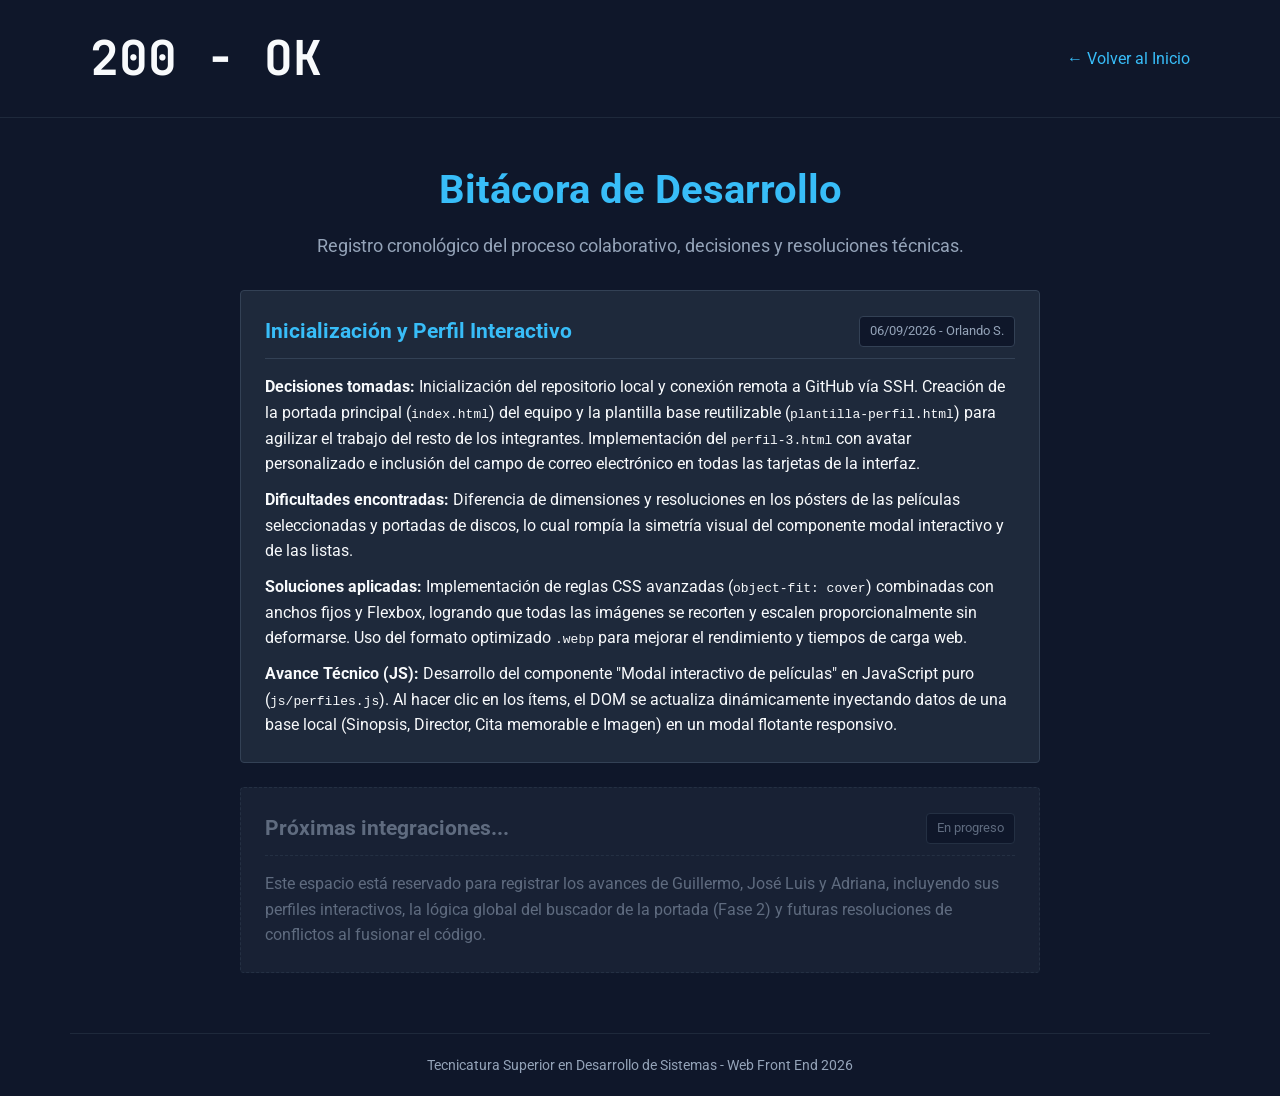
==== bitacora.html @ 520bcdc6 "Ultimo commit del día 6/09/2026" ====
<!DOCTYPE html>
<html lang="es">
<head>
  <meta charset="UTF-8">
  <meta name="viewport" content="width=device-width, initial-scale=1.0">
  <title>Bitácora - TP1</title>
  <link rel="stylesheet" href="css/styles.css">
</head>
<body>
  <header class="site-header">
    <div class="container header-content">
      <div class="site-title tech-font">200 - OK</div>
      <nav>
        <a href="index.html">← Volver al Inicio</a>
      </nav>
    </div>
  </header>

  <main class="container">
    <section class="hero" style="margin-bottom: 30px;">
      <h1>Bitácora de Desarrollo</h1>
      <p>Registro cronológico del proceso colaborativo, decisiones y resoluciones técnicas.</p>
    </section>

    <!-- Historial de Bitácora -->
    <div style="display: flex; flex-direction: column; gap: 24px;">
      
      <!-- Entrada: Orlando Sposto -->
      <article class="card" style="text-align: left; align-items: flex-start; max-width: 800px; margin: 0 auto; width: 100%;">
        <div style="border-bottom: 1px solid var(--slate-700); padding-bottom: 10px; margin-bottom: 15px; width: 100%; display: flex; justify-content: space-between; align-items: center;">
          <h2 style="color: var(--sky-blue); font-size: 1.3rem;">Inicialización y Perfil Interactivo</h2>
          <span class="badge">06/09/2026 - Orlando S.</span>
        </div>
        
        <div style="width: 100%; color: var(--text-main);">
          <p style="margin-bottom: 10px;"><strong>Decisiones tomadas:</strong> 
          Inicialización del repositorio local y conexión remota a GitHub vía SSH. Creación de la portada principal (<code>index.html</code>) del equipo y la plantilla base reutilizable (<code>plantilla-perfil.html</code>) para agilizar el trabajo del resto de los integrantes. Implementación del <code>perfil-3.html</code> con avatar personalizado e inclusión del campo de correo electrónico en todas las tarjetas de la interfaz.</p>
          
          <p style="margin-bottom: 10px;"><strong>Dificultades encontradas:</strong> 
          Diferencia de dimensiones y resoluciones en los pósters de las películas seleccionadas y portadas de discos, lo cual rompía la simetría visual del componente modal interactivo y de las listas.</p>
          
          <p style="margin-bottom: 10px;"><strong>Soluciones aplicadas:</strong> 
          Implementación de reglas CSS avanzadas (<code>object-fit: cover</code>) combinadas con anchos fijos y Flexbox, logrando que todas las imágenes se recorten y escalen proporcionalmente sin deformarse. Uso del formato optimizado <code>.webp</code> para mejorar el rendimiento y tiempos de carga web.</p>

          <p><strong>Avance Técnico (JS):</strong> 
          Desarrollo del componente "Modal interactivo de películas" en JavaScript puro (<code>js/perfiles.js</code>). Al hacer clic en los ítems, el DOM se actualiza dinámicamente inyectando datos de una base local (Sinopsis, Director, Cita memorable e Imagen) en un modal flotante responsivo.</p>
        </div>
      </article>

      <!-- Entrada: Pendiente Otros Integrantes -->
      <article class="card" style="text-align: left; align-items: flex-start; max-width: 800px; margin: 0 auto; width: 100%; border-style: dashed; opacity: 0.6;">
        <div style="border-bottom: 1px dashed var(--slate-700); padding-bottom: 10px; margin-bottom: 15px; width: 100%; display: flex; justify-content: space-between; align-items: center;">
          <h2 style="color: var(--text-muted); font-size: 1.3rem;">Próximas integraciones...</h2>
          <span class="badge" style="color: var(--text-muted); border-color: var(--slate-700);">En progreso</span>
        </div>
        
        <div style="width: 100%; color: var(--text-muted);">
          <p>Este espacio está reservado para registrar los avances de Guillermo, José Luis y Adriana, incluyendo sus perfiles interactivos, la lógica global del buscador de la portada (Fase 2) y futuras resoluciones de conflictos al fusionar el código.</p>
        </div>
      </article>

    </div>
  </main>

  <footer class="site-footer container">
    <p>Tecnicatura Superior en Desarrollo de Sistemas - Web Front End 2026</p>
  </footer>
</body>
</html>
---- css/styles.css ----
@import url('https://fonts.googleapis.com/css2?family=JetBrains+Mono:wght@400;700&family=Roboto:wght@300;400;500;700&display=swap');

:root {
  /* Paleta Slate */
  --slate-900: #0F172A;
  --slate-800: #1E293B;
  --slate-700: #334155;
  /* Colores de acento */
  --sky-blue: #38BDF8;
  --emerald: #34D399;
  /* Textos */
  --text-main: #F8FAFC;
  --text-muted: #94A3B8;

  /* Bordes: Diseño tecnológico */
  --radius-sm: 4px; /* Radio muy pequeño */
}

/* Reset Global */
*, *::before, *::after {
  box-sizing: border-box;
  margin: 0;
  padding: 0;
}

body {
  font-family: 'Roboto', sans-serif;
  background-color: var(--slate-900);
  color: var(--text-main);
  line-height: 1.6;
}

/* Tipografía especial para detalles técnicos */
.tech-font {
  font-family: 'JetBrains Mono', monospace;
}

/* Enlaces y Botones */
a {
  color: var(--sky-blue);
  text-decoration: none;
  transition: color 0.3s;
}

a:hover {
  color: var(--emerald);
}

.btn {
  display: inline-block;
  padding: 8px 16px;
  background-color: transparent;
  border: 1px solid var(--sky-blue);
  color: var(--sky-blue);
  border-radius: var(--radius-sm);
  text-transform: uppercase;
  font-size: 0.9rem;
  font-weight: 500;
  letter-spacing: 0.5px;
  transition: all 0.3s ease;
  cursor: pointer;
}

.btn:hover {
  background-color: var(--sky-blue);
  color: var(--slate-900);
}

/* Contenedor principal con Media Queries (Mobile First) */
.container {
  width: 100%;
  padding: 0 20px;
  margin: 0 auto;
}

@media (min-width: 400px) { .container { max-width: 100%; } }
@media (min-width: 900px) { .container { max-width: 860px; } }
@media (min-width: 1200px) { .container { max-width: 1140px; } }

/* Header */
.site-header {
  padding: 20px 0;
  border-bottom: 1px solid var(--slate-800);
  margin-bottom: 40px;
}

.header-content {
  display: flex;
  justify-content: space-between;
  align-items: center;
}

.site-title {
  font-size: 3rem;
  font-weight: 700;
  color: var(--text-main);
}

/* Hero Section */
.hero {
  text-align: center;
  margin-bottom: 40px;
}

.hero h1 {
  font-size: 2.5rem;
  margin-bottom: 10px;
  color: var(--sky-blue);
}

.hero p {
  color: var(--text-muted);
  font-size: 1.1rem;
}

/* Buscador */
.filter-container {
  text-align: center;
  margin-bottom: 40px;
}

.search-input {
  width: 100%;
  max-width: 400px;
  padding: 10px 15px;
  background-color: var(--slate-800);
  border: 1px solid var(--slate-700);
  border-radius: var(--radius-sm);
  color: var(--text-main);
  font-family: 'Roboto', sans-serif;
  outline: none;
  transition: border-color 0.3s;
}

.search-input:focus {
  border-color: var(--sky-blue);
}

/* Grid de Tarjetas */
.team-grid {
  display: grid;
  gap: 24px;
  grid-template-columns: 1fr;
}

@media (min-width: 900px) {
  .team-grid { grid-template-columns: repeat(2, 1fr); }
}

/* Plantilla de Tarjeta (Card) */
.card {
  background-color: var(--slate-800);
  border: 1px solid var(--slate-700);
  border-radius: var(--radius-sm);
  padding: 24px;
  display: flex;
  flex-direction: column;
  align-items: center;
  text-align: center;
  transition: border-color 0.3s ease, transform 0.3s ease;
}

.card:hover {
  border-color: var(--emerald);
  transform: translateY(-4px);
}

.card-avatar {
  width: 100px;
  height: 100px;
  background-color: var(--slate-700);
  border-radius: var(--radius-sm); 
  margin-bottom: 15px;
  object-fit: cover;
  border: 1px solid var(--slate-700);
}

.card-title {
  font-size: 1.25rem;
  margin-bottom: 5px;
}

.card-role {
  color: var(--sky-blue);
  font-size: 0.9rem;
  margin-bottom: 15px;
  font-weight: 500;
}

.badges-container {
  display: flex;
  flex-wrap: wrap;
  gap: 8px;
  justify-content: center;
  margin-bottom: 20px;
}

.badge {
  background-color: var(--slate-900);
  border: 1px solid var(--slate-700);
  padding: 4px 10px;
  font-size: 0.8rem;
  border-radius: var(--radius-sm);
  color: var(--text-muted);
}

.card-actions {
  margin-top: auto;
}

/* Footer */
.site-footer {
  margin-top: 60px;
  padding: 20px 0;
  text-align: center;
  border-top: 1px solid var(--slate-800);
  color: var(--text-muted);
  font-size: 0.9rem;
}


/* Modal de Películas (Perfil 3) */
.modal-hidden {
  display: none;
}

.modal-active {
  display: flex;
  position: fixed;
  z-index: 1000;
  left: 0;
  top: 0;
  width: 100%;
  height: 100%;
  background-color: rgba(15, 23, 42, 0.8); /* Slate 900 con opacidad */
  justify-content: center;
  align-items: center;
}

.modal-content {
  background-color: var(--slate-800);
  border: 1px solid var(--sky-blue);
  border-radius: var(--radius-sm);
  padding: 30px;
  max-width: 500px;
  width: 90%;
  position: relative;
  box-shadow: 0 4px 15px rgba(0, 0, 0, 0.5);
}

.close-btn {
  position: absolute;
  top: 15px;
  right: 20px;
  color: var(--text-muted);
  font-size: 24px;
  font-weight: bold;
  cursor: pointer;
}

.close-btn:hover {
  color: var(--emerald);
}

/* Imagen del Modal y estructura interna */
.modal-body {
  display: flex;
  align-items: flex-start;
  margin-top: 10px;
}

.modal-poster {
  width: 140px;
  height: 200px;
  object-fit: cover; /* Evita que la imagen se deforme, la recorta al tamaño exacto */
  border-radius: var(--radius-sm);
  border: 1px solid var(--slate-700);
  margin-right: 20px;
  flex-shrink: 0;
}

@media (max-width: 500px) {
  .modal-body {
    flex-direction: column;
    align-items: center;
    text-align: center;
  }
  .modal-poster {
    margin-right: 0;
    margin-bottom: 15px;
  }
}

/* Miniaturas para las listas (música) */
.list-thumbnail {
  width: 40px;
  height: 40px;
  object-fit: cover;
  border-radius: 4px;
  vertical-align: middle;
  margin-right: 10px;
}
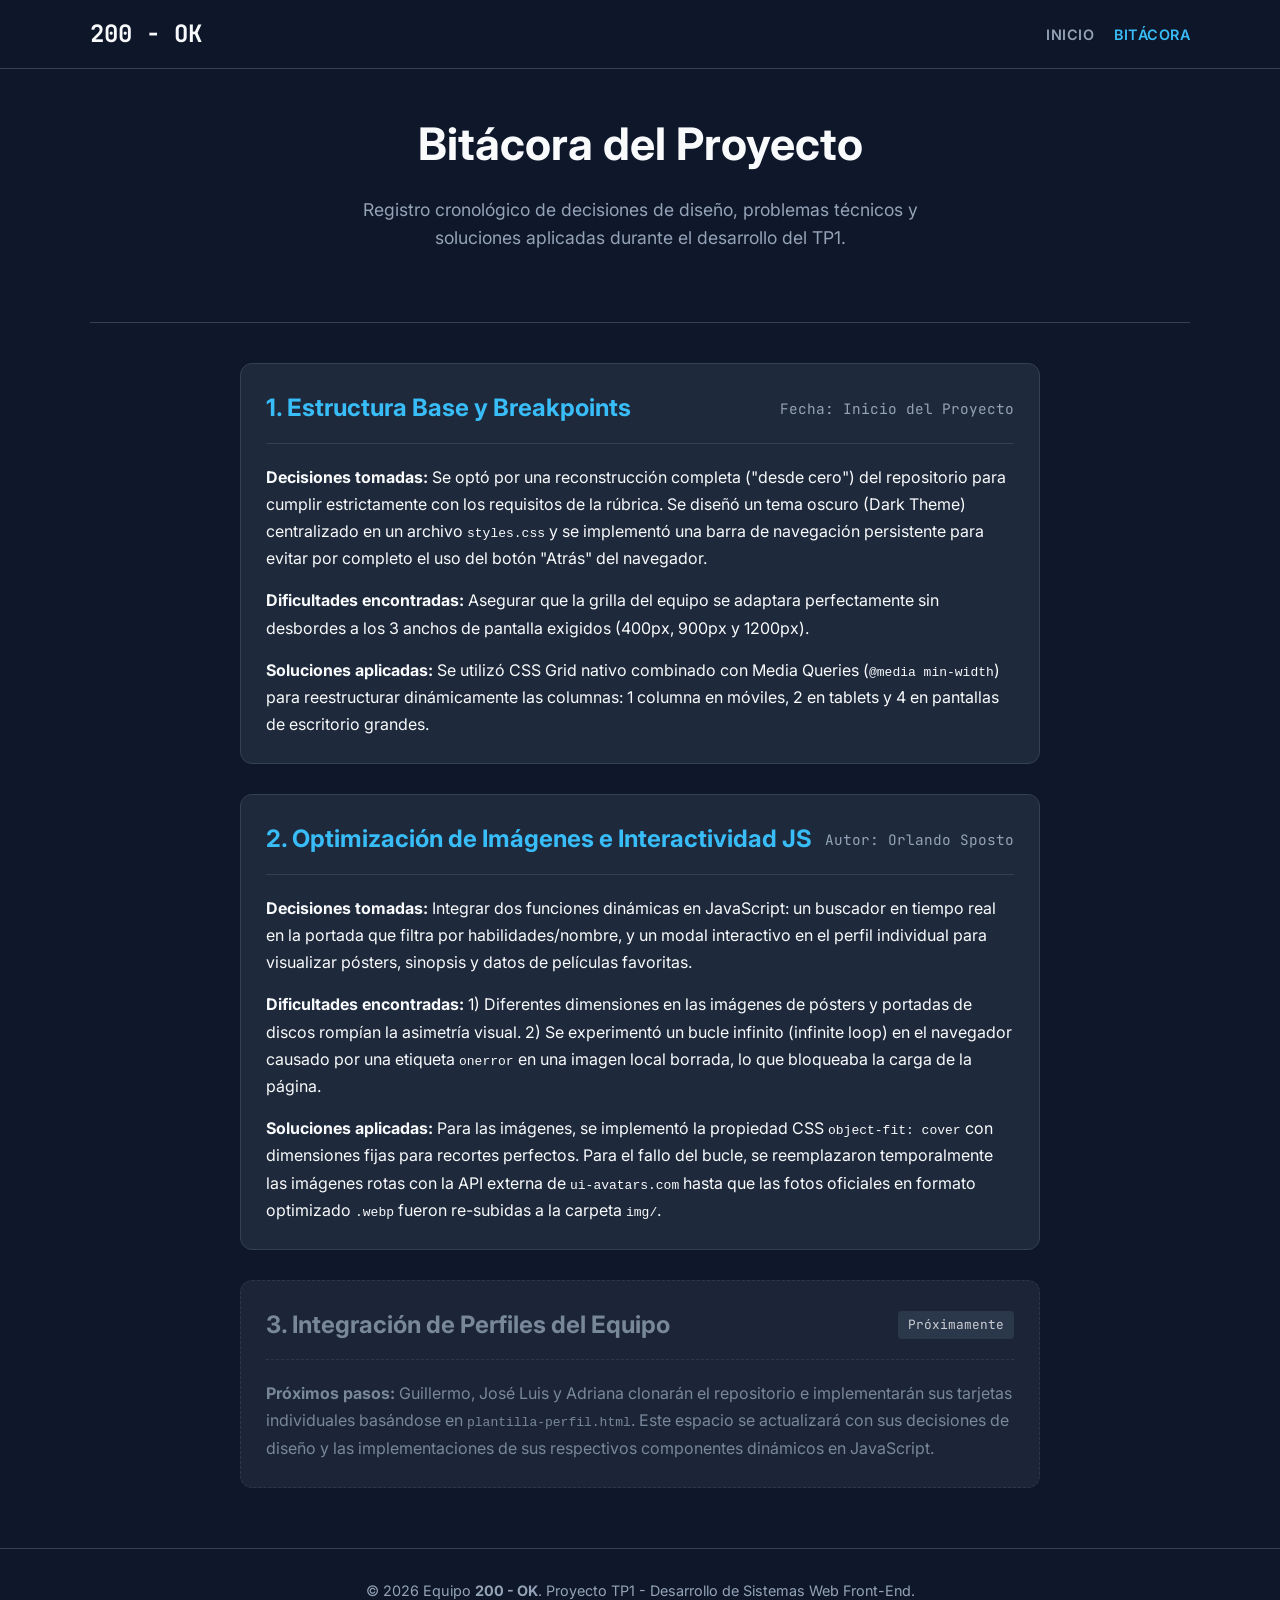
==== commit 405f5b80: "Creación de bitácora y modificacion de "completa"" ====
--- a/bitacora.html
+++ b/bitacora.html
@@ -3,68 +3,95 @@
 <head>
   <meta charset="UTF-8">
   <meta name="viewport" content="width=device-width, initial-scale=1.0">
-  <title>Bitácora - TP1</title>
+  <title>Bitácora de Desarrollo | 200 - OK</title>
   <link rel="stylesheet" href="css/styles.css">
+  <link rel="preconnect" href="https://fonts.googleapis.com">
+  <link rel="preconnect" href="https://fonts.gstatic.com" crossorigin>
+  <link href="https://fonts.googleapis.com/css2?family=Inter:wght@300;400;600&family=JetBrains+Mono:wght@400;700&display=swap" rel="stylesheet">
 </head>
 <body>
-  <header class="site-header">
-    <div class="container header-content">
-      <div class="site-title tech-font">200 - OK</div>
-      <nav>
-        <a href="index.html">← Volver al Inicio</a>
+
+  <!-- Navegación Principal -->
+  <header class="navbar">
+    <div class="container nav-content">
+      <div class="brand">
+        <span class="tech-font brand-name">200 - OK</span>
+      </div>
+      <nav class="nav-links">
+        <a href="index.html">Inicio</a>
+        <a href="bitacora.html" class="active">Bitácora</a>
       </nav>
     </div>
   </header>
 
-  <main class="container">
-    <section class="hero" style="margin-bottom: 30px;">
-      <h1>Bitácora de Desarrollo</h1>
-      <p>Registro cronológico del proceso colaborativo, decisiones y resoluciones técnicas.</p>
+  <main class="container" style="padding-bottom: 60px;">
+    
+    <section class="hero">
+      <h1>Bitácora del Proyecto</h1>
+      <p class="hero-subtitle">
+        Registro cronológico de decisiones de diseño, problemas técnicos y soluciones aplicadas durante el desarrollo del TP1.
+      </p>
     </section>
 
     <!-- Historial de Bitácora -->
-    <div style="display: flex; flex-direction: column; gap: 24px;">
-      
-      <!-- Entrada: Orlando Sposto -->
-      <article class="card" style="text-align: left; align-items: flex-start; max-width: 800px; margin: 0 auto; width: 100%;">
-        <div style="border-bottom: 1px solid var(--slate-700); padding-bottom: 10px; margin-bottom: 15px; width: 100%; display: flex; justify-content: space-between; align-items: center;">
-          <h2 style="color: var(--sky-blue); font-size: 1.3rem;">Inicialización y Perfil Interactivo</h2>
-          <span class="badge">06/09/2026 - Orlando S.</span>
+    <section style="display: flex; flex-direction: column; gap: 30px; max-width: 800px; margin: 0 auto;">
+
+      <!-- Entrada 1: Estructura y Navegación -->
+      <article class="profile-card">
+        <div style="border-bottom: 1px solid var(--border-color); padding-bottom: 15px; margin-bottom: 20px; display: flex; justify-content: space-between; align-items: center; flex-wrap: wrap; gap: 10px;">
+          <h2 class="highlight" style="font-size: 1.5rem; margin: 0;">1. Estructura Base y Breakpoints</h2>
+          <span class="tech-font" style="color: var(--text-muted); font-size: 0.9rem;">Fecha: Inicio del Proyecto</span>
         </div>
         
-        <div style="width: 100%; color: var(--text-main);">
-          <p style="margin-bottom: 10px;"><strong>Decisiones tomadas:</strong> 
-          Inicialización del repositorio local y conexión remota a GitHub vía SSH. Creación de la portada principal (<code>index.html</code>) del equipo y la plantilla base reutilizable (<code>plantilla-perfil.html</code>) para agilizar el trabajo del resto de los integrantes. Implementación del <code>perfil-3.html</code> con avatar personalizado e inclusión del campo de correo electrónico en todas las tarjetas de la interfaz.</p>
+        <div style="color: var(--text-main); line-height: 1.7;">
+          <p style="margin-bottom: 15px;"><strong>Decisiones tomadas:</strong> Se optó por una reconstrucción completa ("desde cero") del repositorio para cumplir estrictamente con los requisitos de la rúbrica. Se diseñó un tema oscuro (Dark Theme) centralizado en un archivo <code>styles.css</code> y se implementó una barra de navegación persistente para evitar por completo el uso del botón "Atrás" del navegador.</p>
           
-          <p style="margin-bottom: 10px;"><strong>Dificultades encontradas:</strong> 
-          Diferencia de dimensiones y resoluciones en los pósters de las películas seleccionadas y portadas de discos, lo cual rompía la simetría visual del componente modal interactivo y de las listas.</p>
+          <p style="margin-bottom: 15px;"><strong>Dificultades encontradas:</strong> Asegurar que la grilla del equipo se adaptara perfectamente sin desbordes a los 3 anchos de pantalla exigidos (400px, 900px y 1200px).</p>
           
-          <p style="margin-bottom: 10px;"><strong>Soluciones aplicadas:</strong> 
-          Implementación de reglas CSS avanzadas (<code>object-fit: cover</code>) combinadas con anchos fijos y Flexbox, logrando que todas las imágenes se recorten y escalen proporcionalmente sin deformarse. Uso del formato optimizado <code>.webp</code> para mejorar el rendimiento y tiempos de carga web.</p>
-
-          <p><strong>Avance Técnico (JS):</strong> 
-          Desarrollo del componente "Modal interactivo de películas" en JavaScript puro (<code>js/perfiles.js</code>). Al hacer clic en los ítems, el DOM se actualiza dinámicamente inyectando datos de una base local (Sinopsis, Director, Cita memorable e Imagen) en un modal flotante responsivo.</p>
+          <p><strong>Soluciones aplicadas:</strong> Se utilizó CSS Grid nativo combinado con Media Queries (<code>@media min-width</code>) para reestructurar dinámicamente las columnas: 1 columna en móviles, 2 en tablets y 4 en pantallas de escritorio grandes.</p>
         </div>
       </article>
 
-      <!-- Entrada: Pendiente Otros Integrantes -->
-      <article class="card" style="text-align: left; align-items: flex-start; max-width: 800px; margin: 0 auto; width: 100%; border-style: dashed; opacity: 0.6;">
-        <div style="border-bottom: 1px dashed var(--slate-700); padding-bottom: 10px; margin-bottom: 15px; width: 100%; display: flex; justify-content: space-between; align-items: center;">
-          <h2 style="color: var(--text-muted); font-size: 1.3rem;">Próximas integraciones...</h2>
-          <span class="badge" style="color: var(--text-muted); border-color: var(--slate-700);">En progreso</span>
+      <!-- Entrada 2: Problemas de Imágenes y JavaScript -->
+      <article class="profile-card">
+        <div style="border-bottom: 1px solid var(--border-color); padding-bottom: 15px; margin-bottom: 20px; display: flex; justify-content: space-between; align-items: center; flex-wrap: wrap; gap: 10px;">
+          <h2 class="highlight" style="font-size: 1.5rem; margin: 0;">2. Optimización de Imágenes e Interactividad JS</h2>
+          <span class="tech-font" style="color: var(--text-muted); font-size: 0.9rem;">Autor: Orlando Sposto</span>
         </div>
         
-        <div style="width: 100%; color: var(--text-muted);">
-          <p>Este espacio está reservado para registrar los avances de Guillermo, José Luis y Adriana, incluyendo sus perfiles interactivos, la lógica global del buscador de la portada (Fase 2) y futuras resoluciones de conflictos al fusionar el código.</p>
+        <div style="color: var(--text-main); line-height: 1.7;">
+          <p style="margin-bottom: 15px;"><strong>Decisiones tomadas:</strong> Integrar dos funciones dinámicas en JavaScript: un buscador en tiempo real en la portada que filtra por habilidades/nombre, y un modal interactivo en el perfil individual para visualizar pósters, sinopsis y datos de películas favoritas.</p>
+          
+          <p style="margin-bottom: 15px;"><strong>Dificultades encontradas:</strong> 
+          1) Diferentes dimensiones en las imágenes de pósters y portadas de discos rompían la asimetría visual.
+          2) Se experimentó un bucle infinito (infinite loop) en el navegador causado por una etiqueta <code>onerror</code> en una imagen local borrada, lo que bloqueaba la carga de la página.</p>
+          
+          <p><strong>Soluciones aplicadas:</strong> 
+          Para las imágenes, se implementó la propiedad CSS <code>object-fit: cover</code> con dimensiones fijas para recortes perfectos. Para el fallo del bucle, se reemplazaron temporalmente las imágenes rotas con la API externa de <code>ui-avatars.com</code> hasta que las fotos oficiales en formato optimizado <code>.webp</code> fueron re-subidas a la carpeta <code>img/</code>.</p>
         </div>
       </article>
 
-    </div>
+      <!-- Entrada 3: Trabajo en Equipo (Placeholder) -->
+      <article class="profile-card" style="border-style: dashed; opacity: 0.8;">
+        <div style="border-bottom: 1px dashed var(--border-color); padding-bottom: 15px; margin-bottom: 20px; display: flex; justify-content: space-between; align-items: center; flex-wrap: wrap; gap: 10px;">
+          <h2 style="color: var(--text-muted); font-size: 1.5rem; margin: 0;">3. Integración de Perfiles del Equipo</h2>
+          <span class="tech-font" style="background: var(--border-color); padding: 4px 10px; border-radius: 4px; font-size: 0.8rem;">Próximamente</span>
+        </div>
+        
+        <div style="color: var(--text-muted); line-height: 1.7;">
+          <p><strong>Próximos pasos:</strong> Guillermo, José Luis y Adriana clonarán el repositorio e implementarán sus tarjetas individuales basándose en <code>plantilla-perfil.html</code>. Este espacio se actualizará con sus decisiones de diseño y las implementaciones de sus respectivos componentes dinámicos en JavaScript.</p>
+        </div>
+      </article>
+
+    </section>
   </main>
 
-  <footer class="site-footer container">
-    <p>Tecnicatura Superior en Desarrollo de Sistemas - Web Front End 2026</p>
+  <footer class="site-footer">
+    <div class="container">
+      <p>&copy; 2026 Equipo <strong>200 - OK</strong>. Proyecto TP1 - Desarrollo de Sistemas Web Front-End.</p>
+    </div>
   </footer>
+
 </body>
 </html>
 
--- a/css/styles.css
+++ b/css/styles.css
@@ -1,268 +1,447 @@
-@import url('https://fonts.googleapis.com/css2?family=JetBrains+Mono:wght@400;700&family=Roboto:wght@300;400;500;700&display=swap');
-
+/* ==============================================================
+   VARIABLES GLOBALES Y TEMA
+   ============================================================== */
 :root {
-  /* Paleta Slate */
-  --slate-900: #0F172A;
-  --slate-800: #1E293B;
-  --slate-700: #334155;
-  /* Colores de acento */
-  --sky-blue: #38BDF8;
-  --emerald: #34D399;
-  /* Textos */
-  --text-main: #F8FAFC;
-  --text-muted: #94A3B8;
-
-  /* Bordes: Diseño tecnológico */
-  --radius-sm: 4px; /* Radio muy pequeño */
-}
-
-/* Reset Global */
-*, *::before, *::after {
+  /* Paleta Dark Theme (Slate + Acentos) */
+  --bg-dark: #0f172a;
+  --bg-card: #1e293b;
+  --border-color: #334155;
+  
+  --text-main: #f8fafc;
+  --text-muted: #94a3b8;
+  
+  --accent-primary: #38bdf8; /* Sky Blue */
+  --accent-hover: #0284c7;
+  --accent-secondary: #34d399; /* Emerald */
+
+  /* Tipografía */
+  --font-base: 'Inter', system-ui, -apple-system, sans-serif;
+  --font-tech: 'JetBrains Mono', monospace;
+
+  /* Estilos estructurales */
+  --radius-sm: 6px;
+  --radius-md: 12px;
+  --transition-speed: 0.3s;
+}
+
+/* ==============================================================
+   RESET Y ESTILOS BASE (Mobile First)
+   ============================================================== */
+* {
   box-sizing: border-box;
   margin: 0;
   padding: 0;
 }
 
 body {
-  font-family: 'Roboto', sans-serif;
-  background-color: var(--slate-900);
+  font-family: var(--font-base);
+  background-color: var(--bg-dark);
   color: var(--text-main);
   line-height: 1.6;
-}
-
-/* Tipografía especial para detalles técnicos */
+  -webkit-font-smoothing: antialiased;
+}
+
+a {
+  color: var(--accent-primary);
+  text-decoration: none;
+  transition: color var(--transition-speed);
+}
+
+a:hover {
+  color: var(--accent-secondary);
+}
+
+ul, ol {
+  list-style-position: inside;
+}
+
+/* Utilidades tipográficas */
 .tech-font {
-  font-family: 'JetBrains Mono', monospace;
-}
-
-/* Enlaces y Botones */
-a {
-  color: var(--sky-blue);
-  text-decoration: none;
-  transition: color 0.3s;
-}
-
-a:hover {
-  color: var(--emerald);
-}
-
-.btn {
-  display: inline-block;
-  padding: 8px 16px;
-  background-color: transparent;
-  border: 1px solid var(--sky-blue);
-  color: var(--sky-blue);
-  border-radius: var(--radius-sm);
-  text-transform: uppercase;
-  font-size: 0.9rem;
-  font-weight: 500;
-  letter-spacing: 0.5px;
-  transition: all 0.3s ease;
-  cursor: pointer;
-}
-
-.btn:hover {
-  background-color: var(--sky-blue);
-  color: var(--slate-900);
-}
-
-/* Contenedor principal con Media Queries (Mobile First) */
+  font-family: var(--font-tech);
+}
+
+.highlight {
+  color: var(--accent-primary);
+}
+
+/* Contenedor principal adaptable */
 .container {
   width: 100%;
   padding: 0 20px;
   margin: 0 auto;
 }
 
-@media (min-width: 400px) { .container { max-width: 100%; } }
-@media (min-width: 900px) { .container { max-width: 860px; } }
-@media (min-width: 1200px) { .container { max-width: 1140px; } }
-
-/* Header */
-.site-header {
-  padding: 20px 0;
-  border-bottom: 1px solid var(--slate-800);
-  margin-bottom: 40px;
-}
-
-.header-content {
-  display: flex;
-  justify-content: space-between;
+/* ==============================================================
+   BARRA DE NAVEGACIÓN (HEADER)
+   ============================================================== */
+.navbar {
+  background-color: rgba(15, 23, 42, 0.9);
+  backdrop-filter: blur(10px);
+  border-bottom: 1px solid var(--border-color);
+  position: sticky;
+  top: 0;
+  z-index: 100;
+  padding: 15px 0;
+}
+
+.nav-content {
+  display: flex;
+  flex-direction: column;
   align-items: center;
-}
-
-.site-title {
-  font-size: 3rem;
+  gap: 10px;
+}
+
+.brand-name {
+  font-size: 1.5rem;
   font-weight: 700;
   color: var(--text-main);
 }
 
-/* Hero Section */
+.nav-links {
+  display: flex;
+  gap: 20px;
+}
+
+.nav-links a {
+  color: var(--text-muted);
+  font-weight: 600;
+  text-transform: uppercase;
+  font-size: 0.9rem;
+  letter-spacing: 0.5px;
+}
+
+.nav-links a:hover,
+.nav-links a.active {
+  color: var(--accent-primary);
+}
+
+/* ==============================================================
+   SECCIÓN HERO Y BUSCADOR
+   ============================================================== */
 .hero {
   text-align: center;
+  padding: 40px 0;
+  border-bottom: 1px solid var(--border-color);
   margin-bottom: 40px;
 }
 
 .hero h1 {
-  font-size: 2.5rem;
-  margin-bottom: 10px;
-  color: var(--sky-blue);
-}
-
-.hero p {
+  font-size: 2.2rem;
+  margin-bottom: 15px;
+}
+
+.hero-subtitle {
   color: var(--text-muted);
   font-size: 1.1rem;
-}
-
-/* Buscador */
-.filter-container {
+  max-width: 600px;
+  margin: 0 auto 30px auto;
+}
+
+.search-box {
+  max-width: 500px;
+  margin: 0 auto;
+}
+
+.search-box input {
+  width: 100%;
+  padding: 12px 20px;
+  border-radius: var(--radius-sm);
+  border: 1px solid var(--border-color);
+  background-color: var(--bg-card);
+  color: var(--text-main);
+  font-family: var(--font-base);
+  font-size: 1rem;
+  outline: none;
+  transition: border-color var(--transition-speed);
+}
+
+.search-box input:focus {
+  border-color: var(--accent-primary);
+}
+
+/* ==============================================================
+   TARJETAS DE EQUIPO (GRID)
+   ============================================================== */
+.team-section {
+  margin-bottom: 60px;
+}
+
+.section-title {
   text-align: center;
-  margin-bottom: 40px;
-}
-
-.search-input {
-  width: 100%;
-  max-width: 400px;
-  padding: 10px 15px;
-  background-color: var(--slate-800);
-  border: 1px solid var(--slate-700);
-  border-radius: var(--radius-sm);
-  color: var(--text-main);
-  font-family: 'Roboto', sans-serif;
-  outline: none;
-  transition: border-color 0.3s;
-}
-
-.search-input:focus {
-  border-color: var(--sky-blue);
-}
-
-/* Grid de Tarjetas */
+  margin-bottom: 30px;
+  font-size: 1.8rem;
+}
+
 .team-grid {
   display: grid;
-  gap: 24px;
   grid-template-columns: 1fr;
-}
-
-@media (min-width: 900px) {
-  .team-grid { grid-template-columns: repeat(2, 1fr); }
-}
-
-/* Plantilla de Tarjeta (Card) */
-.card {
-  background-color: var(--slate-800);
-  border: 1px solid var(--slate-700);
-  border-radius: var(--radius-sm);
-  padding: 24px;
+  gap: 25px;
+}
+
+.team-card {
+  background-color: var(--bg-card);
+  border: 1px solid var(--border-color);
+  border-radius: var(--radius-md);
+  padding: 25px;
   display: flex;
   flex-direction: column;
   align-items: center;
   text-align: center;
-  transition: border-color 0.3s ease, transform 0.3s ease;
-}
-
-.card:hover {
-  border-color: var(--emerald);
-  transform: translateY(-4px);
-}
-
-.card-avatar {
+  transition: transform var(--transition-speed), box-shadow var(--transition-speed);
+}
+
+.team-card:hover {
+  transform: translateY(-5px);
+  box-shadow: 0 10px 20px rgba(0, 0, 0, 0.2);
+  border-color: var(--accent-primary);
+}
+
+.card-image img {
   width: 100px;
   height: 100px;
-  background-color: var(--slate-700);
-  border-radius: var(--radius-sm); 
+  border-radius: 50%;
+  object-fit: cover;
+  border: 2px solid var(--accent-secondary);
   margin-bottom: 15px;
-  object-fit: cover;
-  border: 1px solid var(--slate-700);
-}
-
-.card-title {
-  font-size: 1.25rem;
+}
+
+.card-info h3 {
+  font-size: 1.3rem;
   margin-bottom: 5px;
 }
 
-.card-role {
-  color: var(--sky-blue);
+.card-info .role {
+  color: var(--accent-primary);
   font-size: 0.9rem;
   margin-bottom: 15px;
-  font-weight: 500;
-}
-
-.badges-container {
+}
+
+.skills {
   display: flex;
   flex-wrap: wrap;
   gap: 8px;
   justify-content: center;
-  margin-bottom: 20px;
-}
-
-.badge {
-  background-color: var(--slate-900);
-  border: 1px solid var(--slate-700);
+  margin-bottom: 25px;
+}
+
+.skill-badge {
+  background-color: var(--bg-dark);
+  border: 1px solid var(--border-color);
   padding: 4px 10px;
+  border-radius: var(--radius-sm);
   font-size: 0.8rem;
+  color: var(--text-muted);
+}
+
+.card-footer {
+  margin-top: auto;
+  width: 100%;
+}
+
+.btn {
+  display: block;
+  width: 100%;
+  padding: 10px;
+  background-color: rgba(56, 189, 248, 0.1);
+  border: 1px solid var(--accent-primary);
   border-radius: var(--radius-sm);
-  color: var(--text-muted);
-}
-
-.card-actions {
-  margin-top: auto;
-}
-
-/* Footer */
+  text-align: center;
+  text-transform: uppercase;
+  font-size: 0.85rem;
+  font-weight: 600;
+  transition: all var(--transition-speed);
+}
+
+.btn:hover {
+  background-color: var(--accent-primary);
+  color: var(--bg-dark);
+}
+
+/* ==============================================================
+   FOOTER
+   ============================================================== */
 .site-footer {
-  margin-top: 60px;
-  padding: 20px 0;
   text-align: center;
-  border-top: 1px solid var(--slate-800);
+  padding: 30px 0;
+  border-top: 1px solid var(--border-color);
   color: var(--text-muted);
   font-size: 0.9rem;
 }
 
-
-/* Modal de Películas (Perfil 3) */
+/* ==============================================================
+   MEDIA QUERIES OBLIGATORIOS (BREAKPOINTS)
+   ============================================================== */
+
+/* 1. Mínimo 400px (Celulares grandes en adelante) */
+@media (min-width: 400px) {
+  .nav-content {
+    flex-direction: row;
+    justify-content: space-between;
+  }
+}
+
+/* 2. Mínimo 900px (Tablets / Laptops pequeñas) */
+@media (min-width: 900px) {
+  .container {
+    max-width: 860px;
+  }
+  
+  .team-grid {
+    grid-template-columns: repeat(2, 1fr);
+  }
+  
+  .hero h1 {
+    font-size: 2.8rem;
+  }
+}
+
+/* 3. Mínimo 1200px (Escritorio) */
+@media (min-width: 1200px) {
+  .container {
+    max-width: 1140px;
+  }
+  
+  .team-grid {
+    grid-template-columns: repeat(4, 1fr);
+  }
+}
+
+
+/* ==============================================================
+   ESTILOS DE LOS PERFILES INDIVIDUALES
+   ============================================================== */
+.profile-page {
+  padding-bottom: 60px;
+}
+
+.btn-back {
+  display: inline-block;
+  color: var(--text-muted);
+  font-weight: 600;
+  padding: 8px 15px;
+  border: 1px solid var(--border-color);
+  border-radius: var(--radius-sm);
+  background-color: var(--bg-card);
+}
+
+.btn-back:hover {
+  color: var(--text-main);
+  border-color: var(--accent-primary);
+}
+
+.profile-header {
+  display: flex;
+  align-items: center;
+  gap: 30px;
+  background-color: var(--bg-card);
+  padding: 30px;
+  border-radius: var(--radius-md);
+  border: 1px solid var(--border-color);
+  margin-bottom: 30px;
+}
+
+.profile-avatar {
+  width: 120px;
+  height: 120px;
+  border-radius: 50%;
+  object-fit: cover;
+  border: 3px solid var(--accent-secondary);
+}
+
+.profile-basic-info h1 {
+  font-size: 2rem;
+  margin-bottom: 10px;
+}
+
+.profile-basic-info p {
+  margin-bottom: 5px;
+}
+
+.profile-body {
+  display: grid;
+  grid-template-columns: 1fr;
+  gap: 20px;
+  margin-bottom: 30px;
+}
+
+.profile-card {
+  background-color: var(--bg-card);
+  padding: 25px;
+  border-radius: var(--radius-md);
+  border: 1px solid var(--border-color);
+}
+
+.skills-list, .favorites-list {
+  color: var(--text-muted);
+  line-height: 1.8;
+  padding-left: 20px;
+}
+
+.movie-item, .music-item {
+  cursor: pointer;
+  transition: color var(--transition-speed);
+}
+
+.movie-item:hover, .music-item:hover {
+  color: var(--accent-primary);
+  text-decoration: underline;
+}
+
+.profile-interactive {
+  background-color: var(--bg-card);
+  padding: 25px;
+  border-radius: var(--radius-md);
+  border: 1px dashed var(--accent-primary);
+}
+
+/* ==============================================================
+   MODAL INTERACTIVO (JS)
+   ============================================================== */
 .modal-hidden {
-  display: none;
+  display: none !important;
 }
 
 .modal-active {
-  display: flex;
+  display: flex !important;
+}
+
+#movieModal {
   position: fixed;
+  top: 0; left: 0; right: 0; bottom: 0;
+  background-color: rgba(15, 23, 42, 0.85);
+  backdrop-filter: blur(5px);
   z-index: 1000;
-  left: 0;
-  top: 0;
-  width: 100%;
-  height: 100%;
-  background-color: rgba(15, 23, 42, 0.8); /* Slate 900 con opacidad */
+  display: flex;
+  align-items: center;
   justify-content: center;
-  align-items: center;
 }
 
 .modal-content {
-  background-color: var(--slate-800);
-  border: 1px solid var(--sky-blue);
-  border-radius: var(--radius-sm);
+  background-color: var(--bg-card);
+  border: 1px solid var(--accent-primary);
+  border-radius: var(--radius-md);
   padding: 30px;
-  max-width: 500px;
+  max-width: 600px;
   width: 90%;
   position: relative;
-  box-shadow: 0 4px 15px rgba(0, 0, 0, 0.5);
+  box-shadow: 0 10px 30px rgba(0,0,0,0.5);
 }
 
 .close-btn {
   position: absolute;
   top: 15px;
   right: 20px;
-  color: var(--text-muted);
-  font-size: 24px;
-  font-weight: bold;
+  font-size: 1.5rem;
+  color: var(--text-muted);
   cursor: pointer;
+  transition: color var(--transition-speed);
 }
 
 .close-btn:hover {
-  color: var(--emerald);
-}
-
-/* Imagen del Modal y estructura interna */
+  color: #ef4444; /* red */
+}
+
+/* Modal con imagen */
 .modal-body {
   display: flex;
   align-items: flex-start;
@@ -272,26 +451,14 @@
 .modal-poster {
   width: 140px;
   height: 200px;
-  object-fit: cover; /* Evita que la imagen se deforme, la recorta al tamaño exacto */
+  object-fit: cover;
   border-radius: var(--radius-sm);
-  border: 1px solid var(--slate-700);
+  border: 1px solid var(--border-color);
   margin-right: 20px;
   flex-shrink: 0;
 }
 
-@media (max-width: 500px) {
-  .modal-body {
-    flex-direction: column;
-    align-items: center;
-    text-align: center;
-  }
-  .modal-poster {
-    margin-right: 0;
-    margin-bottom: 15px;
-  }
-}
-
-/* Miniaturas para las listas (música) */
+/* Miniaturas en listas */
 .list-thumbnail {
   width: 40px;
   height: 40px;
@@ -300,3 +467,26 @@
   vertical-align: middle;
   margin-right: 10px;
 }
+
+/* Breakpoints para perfiles */
+@media (min-width: 900px) {
+  .profile-body {
+    grid-template-columns: repeat(3, 1fr);
+  }
+}
+
+@media (max-width: 500px) {
+  .profile-header {
+    flex-direction: column;
+    text-align: center;
+  }
+  .modal-body {
+    flex-direction: column;
+    align-items: center;
+    text-align: center;
+  }
+  .modal-poster {
+    margin-right: 0;
+    margin-bottom: 15px;
+  }
+}
